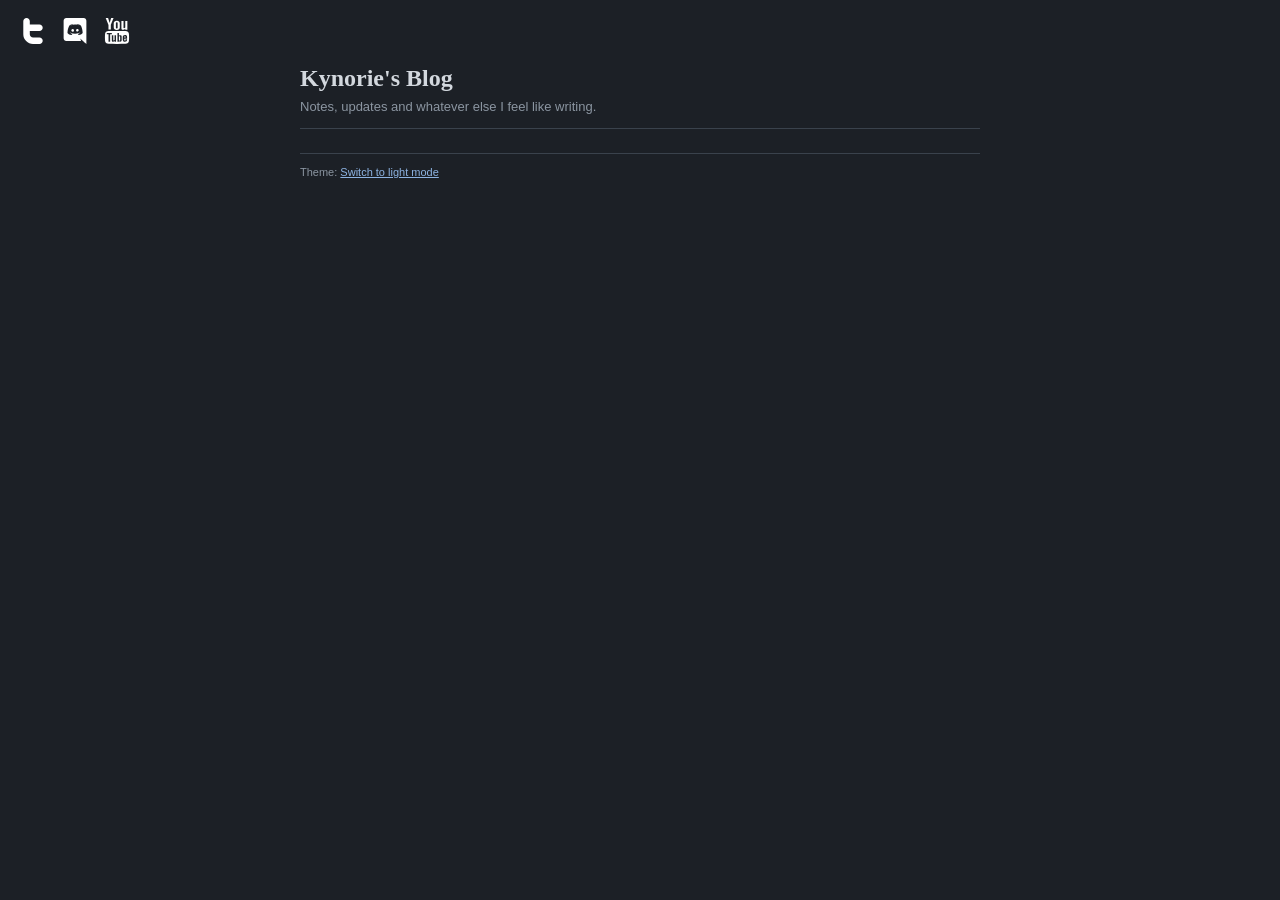
==== blogs/index.html @ 5dfeb14e "Create index.html for blog layout and functionality Initial creation of the blog index HTML file wit" ====
<!DOCTYPE html>
<html lang="en" data-theme="dark">
<head>
<meta charset="utf-8">
<meta name="viewport" content="width=device-width, initial-scale=1">
<title>Blogorie</title>
<meta name="description" content="Blog posts by Kynorie.">
<script>
  try {
    var t = localStorage.getItem("theme");
    if (t === "light" || t === "dark") document.documentElement.setAttribute("data-theme", t);
  } catch (e) {}
</script>
<style>
  :root, :root[data-theme="dark"] {
    --bg:        #1c2026;
    --panel:     #242930;
    --text:      #d3d8de;
    --muted:     #8b95a1;
    --border:    #3a424c;
    --link:      #8db3e2;
    --link-seen: #b39ddb;
    --icon:      #ffffff;
    --code-bg:   #15181d;
  }
  :root[data-theme="light"] {
    --bg:        #e9eef3;
    --panel:     #f7f9fb;
    --text:      #1e2329;
    --muted:     #5d6773;
    --border:    #a9b7c6;
    --link:      #1a4f9c;
    --link-seen: #5b3a8c;
    --icon:      #000000;
    --code-bg:   #dde5ec;
  }

  * { box-sizing: border-box; border-radius: 0; }

  html { background: var(--bg); }
  body {
    margin: 0;
    background: var(--bg);
    color: var(--text);
    font: 13px/1.6 Verdana, Tahoma, Arial, sans-serif;
  }

  a { color: var(--link); text-decoration: underline; }
  a:visited { color: var(--link-seen); }
  a:focus-visible, button:focus-visible { outline: 2px solid var(--link); outline-offset: 2px; }

  .topbar {
    display: flex;
    align-items: center;
    gap: 16px;
    padding: 18px 20px 0 20px;
  }
  .topbar a { display: block; line-height: 0; color: var(--icon); }
  .topbar a:visited { color: var(--icon); }
  .topbar svg { width: 26px; height: 26px; fill: currentColor; }
  .topbar svg.yt { stroke: currentColor; }

  .wrap { max-width: 720px; margin: 0 auto; padding: 8px 20px 40px; }

  header.site { border-bottom: 1px solid var(--border); padding: 12px 0 10px; margin-bottom: 18px; }
  header.site h1 { margin: 0; font: bold 24px/1.2 Georgia, "Times New Roman", serif; }
  header.site h1 a, header.site h1 a:visited { color: var(--text); text-decoration: none; }
  header.site p { margin: 4px 0 0; color: var(--muted); }

  nav.bar { margin-bottom: 18px; color: var(--muted); }
  nav.bar button {
    background: none; border: 0; padding: 0; margin: 0;
    font: inherit; color: var(--link); text-decoration: underline; cursor: pointer;
  }

  .post { background: var(--panel); border: 1px solid var(--border); padding: 12px 14px; margin-bottom: 12px; }
  .post h2 { margin: 0 0 2px; font: bold 17px/1.3 Georgia, "Times New Roman", serif; }
  .post h2 a { color: var(--link); }
  .meta { color: var(--muted); font-size: 11px; margin-bottom: 8px; }
  .meta .tag { margin-left: 6px; }
  .excerpt { margin: 0; }

  .single h2 { font: bold 22px/1.3 Georgia, "Times New Roman", serif; margin: 0 0 4px; }
  .single .content p { margin: 0 0 12px; }
  .single .content pre {
    background: var(--code-bg); border: 1px solid var(--border);
    padding: 8px 10px; overflow-x: auto; font: 12px/1.5 "Courier New", Courier, monospace;
  }
  .single .content code { font-family: "Courier New", Courier, monospace; background: var(--code-bg); padding: 0 3px; }
  .single .content img { max-width: 100%; height: auto; }
  .single .content ul, .single .content ol { margin: 0 0 12px; padding-left: 24px; }
  .single .content blockquote { margin: 0 0 12px; padding: 2px 12px; border-left: 3px solid var(--border); color: var(--muted); }

  .empty { color: var(--muted); padding: 12px 0; }

  footer.site { border-top: 1px solid var(--border); margin-top: 24px; padding-top: 10px; color: var(--muted); font-size: 11px; }
  footer.site button {
    background: none; border: 0; padding: 0; font: inherit;
    color: var(--link); text-decoration: underline; cursor: pointer;
  }
</style>
</head>
<body>

<div class="topbar">
  <a href="https://twitter.com/kynorie" target="_blank" rel="noopener" aria-label="Twitter">
    <svg viewBox="0 0 512 512" xmlns="http://www.w3.org/2000/svg" aria-hidden="true">
      <path d="M447.043,447.477c0,17.578-6.273,32.66-18.838,45.186c-12.549,12.563-27.619,18.838-45.197,18.838 H256.371c-52.745,0-97.831-18.726-135.27-56.164c-37.444-37.438-56.145-82.512-56.145-135.27V64.573 c0-18.089,6.231-33.284,18.701-45.61C96.126,6.675,111.353,0.5,129.335,0.5c17.447,0,32.448,6.288,44.899,18.85 c12.494,12.538,18.744,27.595,18.744,45.173v63.998h189.793c17.652,0,32.771,6.288,45.396,18.85 c12.602,12.525,18.875,27.596,18.875,45.173c0,17.553-6.273,32.623-18.838,45.186c-12.549,12.525-27.656,18.813-45.234,18.813 H192.979v63.462c0,17.641,6.137,32.61,18.463,44.974c12.319,12.326,27.278,18.489,44.874,18.489h126.655 c17.578,0,32.686,6.299,45.234,18.837C440.77,414.854,447.043,429.924,447.043,447.477"/>
    </svg>
  </a>

  <a href="https://discord.gg/JQNga3vrwn" target="_blank" rel="noopener" aria-label="Discord">
    <svg viewBox="-1.5 0 24 24" xmlns="http://www.w3.org/2000/svg" aria-hidden="true">
      <path d="m13.93 11.4c-.054.633-.582 1.127-1.224 1.127-.678 0-1.229-.55-1.229-1.229s.55-1.229 1.228-1.229c.683.029 1.225.59 1.225 1.277 0 .019 0 .037-.001.056v-.003zm-5.604-1.33c-.688.061-1.223.634-1.223 1.332s.535 1.271 1.218 1.332h.005c.683-.029 1.225-.59 1.225-1.277 0-.019 0-.037-.001-.056v.003c.001-.02.002-.043.002-.067 0-.685-.541-1.243-1.219-1.269h-.002zm12.674-7.598v21.528c-3.023-2.672-2.057-1.787-5.568-5.052l.636 2.22h-13.609c-1.359-.004-2.46-1.106-2.46-2.466 0-.002 0-.004 0-.006v-16.224c0-.002 0-.004 0-.006 0-1.36 1.101-2.462 2.459-2.466h16.081c1.359.004 2.46 1.106 2.46 2.466v.006zm-3.42 11.376c-.042-2.559-.676-4.96-1.77-7.086l.042.09c-.924-.731-2.088-1.195-3.358-1.259l-.014-.001-.168.192c1.15.312 2.15.837 3.002 1.535l-.014-.011c-1.399-.769-3.066-1.222-4.839-1.222-1.493 0-2.911.321-4.189.898l.064-.026c-.444.204-.708.35-.708.35.884-.722 1.942-1.266 3.1-1.56l.056-.012-.12-.144c-1.284.065-2.448.529-3.384 1.269l.012-.009c-1.052 2.036-1.686 4.437-1.728 6.982v.014c.799 1.111 2.088 1.826 3.543 1.826.041 0 .082-.001.123-.002h-.006s.444-.54.804-.996c-.866-.223-1.592-.727-2.093-1.406l-.007-.01c.176.124.468.284.49.3 1.209.672 2.652 1.067 4.188 1.067 1.191 0 2.326-.238 3.36-.668l-.058.021c.528-.202.982-.44 1.404-.723l-.025.016c-.526.703-1.277 1.212-2.144 1.423l-.026.005c.36.456.792.972.792.972.033.001.072.001.111.001 1.461 0 2.755-.714 3.552-1.813l.009-.013z"/>
    </svg>
  </a>

  <a href="https://youtube.com/@kynorie" target="_blank" rel="noopener" aria-label="YouTube">
    <svg class="yt" viewBox="0 0 512 512" xmlns="http://www.w3.org/2000/svg" aria-hidden="true">
      <path d="M34.354,0.5h45.959l29.604,91.096h2.863L141.013,0.5h46.353l-53.107,133.338v94.589H88.641V138.08 L34.354,0.5z M192.193,98.657c0-13.374,5.495-24.003,16.493-31.938c10.984-7.934,25.749-11.901,44.3-11.901 c16.893,0,30.728,4.192,41.506,12.55c10.805,8.358,16.193,19.112,16.193,32.287v89.2c0,14.771-5.301,26.373-15.868,34.782 c-10.579,8.408-25.151,12.625-43.684,12.625c-17.859,0-32.143-4.342-42.866-13.024c-10.709-8.683-16.074-20.36-16.074-35.057 V98.657z M234.205,191.424c0,4.766,1.44,8.409,4.354,11.029c2.907,2.595,7.055,3.867,12.451,3.867c5.532,0,9.93-1.297,13.18-3.942 c3.256-2.669,4.891-6.313,4.891-10.954V97.359c0-3.768-1.672-6.812-4.99-9.132c-3.318-2.321-7.679-3.494-13.081-3.494 c-4.972,0-9.027,1.173-12.133,3.494c-3.119,2.32-4.672,5.364-4.672,9.132V191.424z M459.992,57.588v172.711h-40.883v-19.063 c-7.547,7.037-15.381,12.375-23.541,16.069c-8.146,3.643-16.068,5.489-23.729,5.489c-9.455,0-16.592-2.57-21.383-7.71 c-4.791-5.141-7.186-12.85-7.186-23.13V57.588h40.895v132.39c0,4.117,0.861,7.061,2.57,8.907c1.723,1.822,4.492,2.745,8.322,2.745 c3.018,0,6.824-1.223,11.4-3.643c4.604-2.42,8.82-5.514,12.65-9.282V57.588H459.992z M421.68,363.262 c-2.008-2.221-5.203-3.368-9.594-3.368c-4.59,0-7.883,1.147-9.879,3.368c-1.996,2.245-2.994,5.963-2.994,11.153v10.754h25.473 v-10.754C424.686,369.225,423.688,365.507,421.68,363.262z M300.855,444.228c2.195,0.898,4.516,1.322,6.961,1.322 c3.543,0,6.113-0.849,7.785-2.595c1.67-1.722,2.494-4.591,2.494-8.533v-62.178c0-4.191-1.023-7.36-3.068-9.531 c-2.059-2.171-5.064-3.244-8.957-3.244c-2.059,0-4.092,0.399-6.102,1.198c-2.008,0.823-3.991,2.096-5.95,3.792v75.402 C296.364,441.907,298.646,443.354,300.855,444.228z M490.496,312.587c0-29.941-30.754-54.219-68.654-54.219 c-54.068-1.822-109.396-2.62-165.842-2.521c-56.427-0.1-111.756,0.698-165.843,2.521c-37.881,0-68.633,24.277-68.633,54.219 c-2.277,23.678-3.263,47.381-3.175,71.085c-0.087,23.703,0.898,47.406,3.175,71.11c0,29.916,30.752,54.192,68.633,54.192 c54.087,1.797,109.416,2.596,165.843,2.521c56.446,0.075,111.774-0.724,165.842-2.521c37.9,0,68.654-24.276,68.654-54.192 c2.27-23.704,3.254-47.407,3.154-71.11C493.75,359.968,492.766,336.265,490.496,312.587z M121.251,463.465v1.797H88.778v-1.797 V321.644H55.182v-1.771v-22.605v-1.771h99.672v1.771v22.605v1.771h-33.603V463.465z M236.768,341.33v122.135v1.797h-28.831v-1.797 v-11.901c-5.327,5.064-10.848,8.882-16.592,11.527c-5.757,2.619-11.334,3.942-16.748,3.942c-6.662,0-11.684-1.847-15.065-5.515 c-3.387-3.692-5.078-9.231-5.078-16.617v-1.797V341.33v-1.772h28.844v1.772v93.216c0,2.92,0.599,5.065,1.802,6.363 c1.217,1.322,3.175,1.971,5.876,1.971c2.127,0,4.803-0.873,8.047-2.595c3.231-1.747,6.2-3.967,8.914-6.662V341.33v-1.772h28.831 V341.33z M347.775,370.847v66.943v1.797c0,8.808-2.258,15.544-6.773,20.235c-4.518,4.641-11.055,6.986-19.588,6.986 c-5.639,0-10.652-0.898-15.07-2.695c-4.428-1.821-8.532-4.616-12.325-8.384v7.735v1.797h-29.105v-1.797V297.267v-1.771h29.105 v1.771v52.297c3.893-3.793,8.009-6.662,12.376-8.608c4.379-1.971,8.809-2.969,13.273-2.969c9.107,0,16.094,2.645,20.896,7.935 c4.803,5.289,7.211,12.999,7.211,23.13V370.847z M454.365,374.64v29.767v1.797h-55.152v21.581c0,6.513,0.947,11.029,2.844,13.549 c1.908,2.521,5.152,3.793,9.742,3.793c4.779,0,8.135-1.073,10.043-3.219c1.896-2.121,2.844-6.837,2.844-14.123v-6.811v-1.796h29.68 v1.796v7.51v1.796c0,12.7-3.605,22.257-10.84,28.694c-7.225,6.438-18.016,9.631-32.375,9.631c-12.912,0-23.066-3.418-30.49-10.229 c-7.41-6.812-11.127-16.193-11.127-28.096v-1.796V374.64v-1.771c0-10.754,4.078-19.512,12.213-26.299 c8.146-6.762,18.689-10.155,31.588-10.155c13.199,0,23.328,3.144,30.416,9.406c7.061,6.264,10.615,15.296,10.615,27.048V374.64z"/>
    </svg>
  </a>
</div>

<div class="wrap">
  <header class="site">
    <h1><a href="#" id="home-link">Kynorie's Blog</a></h1>
    <p>Notes, updates and whatever else I feel like writing.</p>
  </header>

  <nav class="bar" id="bar"></nav>

  <main id="app"></main>

  <footer class="site">
    Theme: <button type="button" id="theme-toggle"></button>
  </footer>
</div>

<noscript><div class="wrap"><p>This page needs JavaScript to load the posts.</p></div></noscript>

<script src="/blogs/posts.js"></script>
<script>
(function () {
  var app = document.getElementById("app");
  var bar = document.getElementById("bar");
  var root = document.documentElement;
  var toggle = document.getElementById("theme-toggle");

  function paintToggle() {
    toggle.textContent = root.getAttribute("data-theme") === "dark"
      ? "Switch to light mode" : "Switch to dark mode";
  }
  toggle.addEventListener("click", function () {
    var next = root.getAttribute("data-theme") === "dark" ? "light" : "dark";
    root.setAttribute("data-theme", next);
    try { localStorage.setItem("theme", next); } catch (e) {}
    paintToggle();
  });
  paintToggle();

  function el(tag, cls, text) {
    var n = document.createElement(tag);
    if (cls) n.className = cls;
    if (text != null) n.textContent = text;
    return n;
  }

  function sorted() {
    return POSTS.slice().sort(function (a, b) { return b.id - a.id; });
  }

  function fmtDate(iso) {
    var p = String(iso).split("-");
    var months = ["January","February","March","April","May","June","July",
                  "August","September","October","November","December"];
    if (p.length !== 3 || !months[+p[1] - 1]) return iso;
    return months[+p[1] - 1] + " " + (+p[2]) + ", " + p[0];
  }

  function excerpt(html) {
    var tmp = document.createElement("div");
    tmp.innerHTML = html;
    var t = (tmp.textContent || "").replace(/\s+/g, " ").trim();
    return t.length > 160 ? t.slice(0, 160).replace(/\s+\S*$/, "") + "..." : t;
  }

  function tagLinks(tags) {
    var wrap = el("span");
    (tags || []).forEach(function (tag) {
      var a = el("a", "tag", "#" + tag);
      a.href = "#tag=" + encodeURIComponent(tag);
      wrap.appendChild(a);
    });
    return wrap;
  }

  function setBar(label, href) {
    bar.textContent = "";
    if (!label) return;
    var a = el("a", null, label);
    a.href = href;
    bar.appendChild(a);
  }

  function renderList(filterTag) {
    var posts = sorted();
    if (filterTag) {
      posts = posts.filter(function (p) { return (p.tags || []).indexOf(filterTag) !== -1; });
    }

    app.textContent = "";
    document.title = filterTag ? "#" + filterTag + " - Kynorie's Blog" : "Blogs - Kynorie";

    if (filterTag) {
      setBar("\u00ab All posts", "#");
      app.appendChild(el("p", "meta", 'Showing posts tagged "' + filterTag + '"'));
    } else {
      setBar("");
    }

    if (!posts.length) {
      app.appendChild(el("p", "empty", "No posts here yet."));
      return;
    }

    posts.forEach(function (p) {
      var box = el("article", "post");
      var h = el("h2");
      var a = el("a", null, p.title);
      a.href = "#" + p.id;
      h.appendChild(a);
      box.appendChild(h);

      var meta = el("div", "meta", "Posted " + fmtDate(p.date));
      meta.appendChild(tagLinks(p.tags));
      box.appendChild(meta);

      box.appendChild(el("p", "excerpt", excerpt(p.body)));
      app.appendChild(box);
    });
  }

  function renderPost(id) {
    var post = POSTS.filter(function (p) { return p.id === id; })[0];
    app.textContent = "";

    if (!post) {
      document.title = "Not found - Kynorie's Blog";
      setBar("\u00ab All posts", "#");
      app.appendChild(el("p", "empty", "That post does not exist. It may have been removed or the link is wrong."));
      return;
    }

    document.title = post.title + " - Kynorie's Blog";
    setBar("\u00ab All posts", "#");

    var box = el("article", "single");
    box.appendChild(el("h2", null, post.title));

    var meta = el("div", "meta", "Posted " + fmtDate(post.date));
    meta.appendChild(tagLinks(post.tags));
    box.appendChild(meta);

    var content = el("div", "content");
    content.innerHTML = post.body;
    box.appendChild(content);

    var list = sorted();
    var i = list.indexOf(post);
    var nav = el("div", "meta");
    nav.style.marginTop = "18px";
    if (list[i + 1]) {
      var older = el("a", null, "\u00ab Older: " + list[i + 1].title);
      older.href = "#" + list[i + 1].id;
      nav.appendChild(older);
    }
    if (list[i + 1] && list[i - 1]) nav.appendChild(document.createTextNode("  |  "));
    if (list[i - 1]) {
      var newer = el("a", null, "Newer: " + list[i - 1].title + " \u00bb");
      newer.href = "#" + list[i - 1].id;
      nav.appendChild(newer);
    }
    box.appendChild(nav);

    app.appendChild(box);
  }

  function route() {
    var h = decodeURIComponent(location.hash.replace(/^#/, ""));
    if (h.indexOf("tag=") === 0) renderList(h.slice(4));
    else if (/^\d+$/.test(h)) renderPost(parseInt(h, 10));
    else renderList();
    window.scrollTo(0, 0);
  }

  window.addEventListener("hashchange", route);
  route();
})();
</script>
</body>
</html>
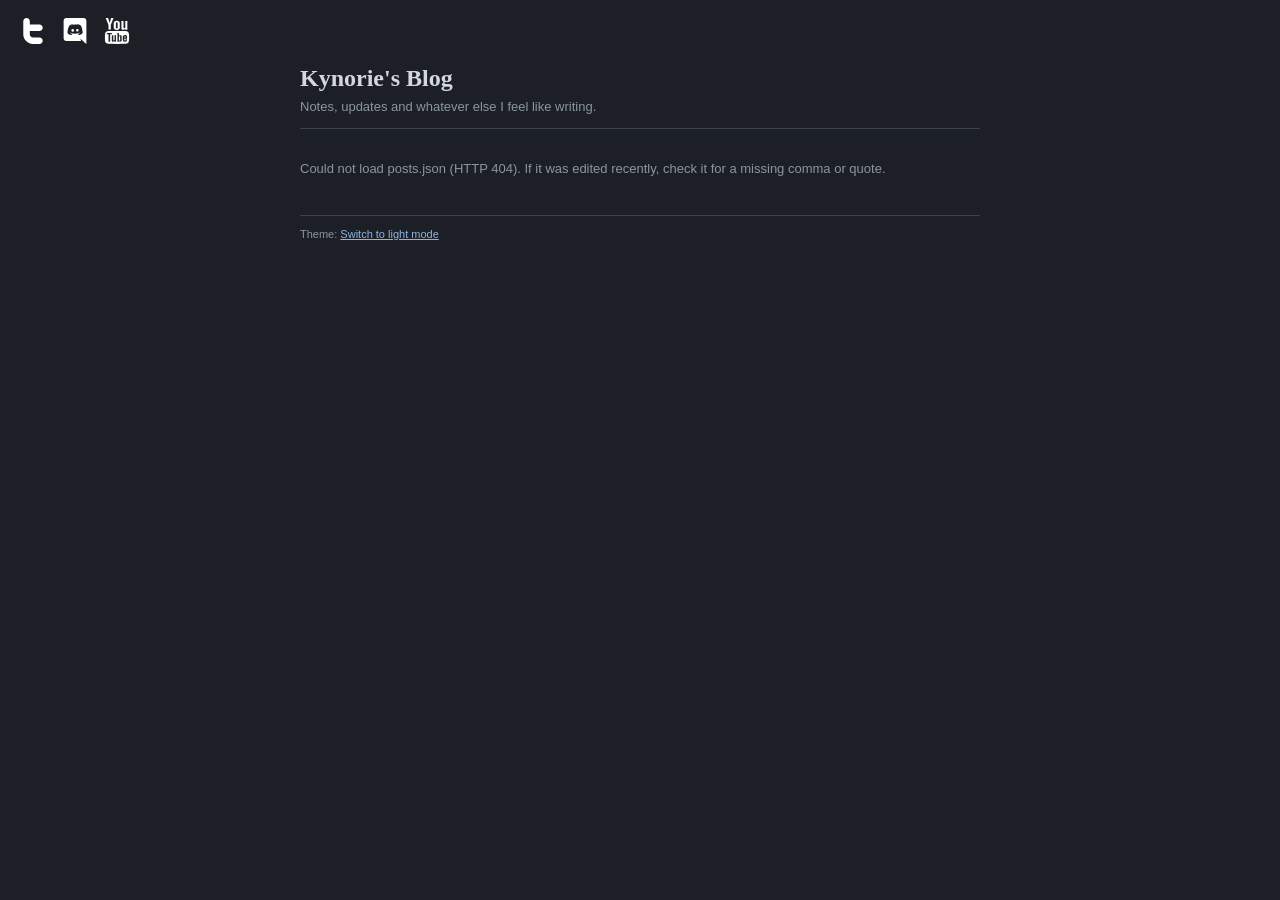
==== commit 6a8a0b9c: "Update index.html" ====
--- a/blogs/index.html
+++ b/blogs/index.html
@@ -3,7 +3,7 @@
 <head>
 <meta charset="utf-8">
 <meta name="viewport" content="width=device-width, initial-scale=1">
-<title>Blogorie</title>
+<title>Blogs - Kynorie</title>
 <meta name="description" content="Blog posts by Kynorie.">
 <script>
   try {
@@ -139,13 +139,13 @@
 
 <noscript><div class="wrap"><p>This page needs JavaScript to load the posts.</p></div></noscript>
 
-<script src="/blogs/posts.js"></script>
 <script>
 (function () {
   var app = document.getElementById("app");
   var bar = document.getElementById("bar");
   var root = document.documentElement;
   var toggle = document.getElementById("theme-toggle");
+  var POSTS = [];
 
   function paintToggle() {
     toggle.textContent = root.getAttribute("data-theme") === "dark"
@@ -164,6 +164,16 @@
     if (cls) n.className = cls;
     if (text != null) n.textContent = text;
     return n;
+  }
+
+  function bodyHtml(b) {
+    if (Array.isArray(b)) {
+      return b.map(function (s) {
+        s = String(s);
+        return /^\s*</.test(s) ? s : "<p>" + s + "</p>";
+      }).join("\n");
+    }
+    return String(b || "");
   }
 
   function sorted() {
@@ -295,7 +305,25 @@
   }
 
   window.addEventListener("hashchange", route);
-  route();
+
+  fetch("/blogs/posts.json", { cache: "no-cache" })
+    .then(function (r) {
+      if (!r.ok) throw new Error("HTTP " + r.status);
+      return r.json();
+    })
+    .then(function (data) {
+      POSTS = data.map(function (p) {
+        p.id = Number(p.id);
+        p.body = bodyHtml(p.body);
+        return p;
+      });
+      route();
+    })
+    .catch(function (err) {
+      app.textContent = "";
+      app.appendChild(el("p", "empty",
+        "Could not load posts.json (" + err.message + "). If it was edited recently, check it for a missing comma or quote."));
+    });
 })();
 </script>
 </body>
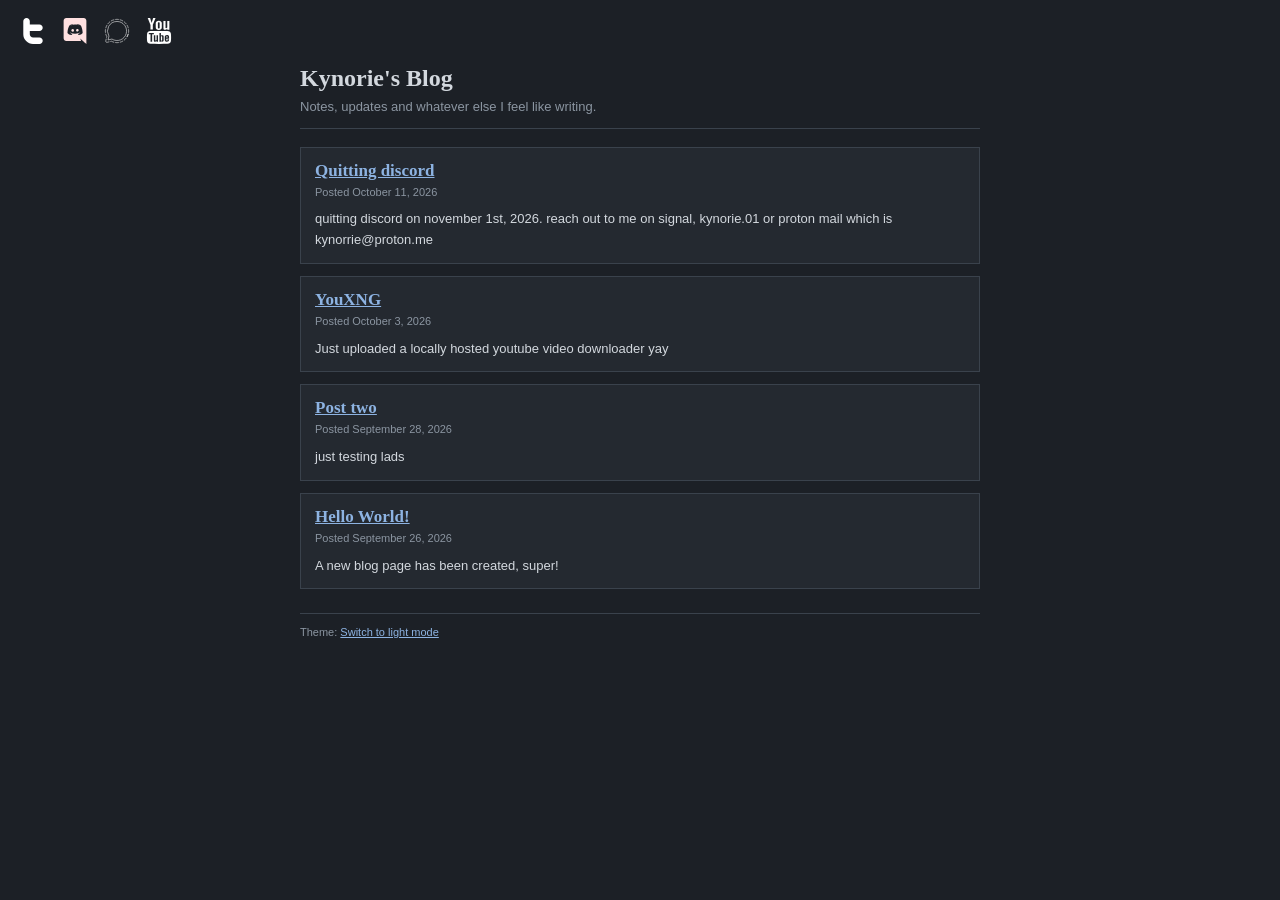
==== commit 889ad375: "Implement Discord quit status and Signal copy feature Added Discord quit status tooltip and Signal c" ====
--- a/blogs/index.html
+++ b/blogs/index.html
@@ -21,8 +21,7 @@
     --link:      #8db3e2;
     --link-seen: #b39ddb;
     --icon:      #ffffff;
-    --code-bg:   #15181d;
-  }
+    }
   :root[data-theme="light"] {
     --bg:        #e9eef3;
     --panel:     #f7f9fb;
@@ -32,8 +31,7 @@
     --link:      #1a4f9c;
     --link-seen: #5b3a8c;
     --icon:      #000000;
-    --code-bg:   #dde5ec;
-  }
+    }
 
   * { box-sizing: border-box; border-radius: 0; }
 
@@ -60,6 +58,45 @@
   .topbar svg { width: 26px; height: 26px; fill: currentColor; }
   .topbar svg.yt { stroke: currentColor; }
 
+  /* Discord: faint red tint + quit tooltip */
+  .topbar .tip { position: relative; display: block; line-height: 0; }
+  .topbar a.discord svg { fill: var(--icon); }
+  .topbar a.discord svg { fill: color-mix(in srgb, var(--icon) 88%, #ff0000 12%); }
+  .tip .tipbox {
+    display: none;
+    position: absolute; top: 100%; left: 0; margin-top: 8px;
+    background: var(--panel); border: 1px solid var(--border);
+    padding: 8px 10px; white-space: nowrap;
+    font: 12px/1.5 Verdana, Tahoma, Arial, sans-serif; color: var(--text);
+    z-index: 10;
+  }
+  .tip:hover .tipbox, .tip:focus-within .tipbox { display: block; }
+  .tipbox .quit { display: block; font-weight: bold; color: #3fa34d; }
+  .tipbox .quit.yes { color: #d64545; }
+
+  /* Signal button */
+  .topbar button.signal {
+    background: none; border: 0; padding: 0; margin: 0; cursor: pointer;
+    line-height: 0; color: var(--icon);
+  }
+  .topbar button.signal svg { width: 26px; height: 26px; fill: none; }
+  .topbar button.signal svg .cls-1 { stroke: currentColor; }
+
+  /* Copy popup (intentionally rounded) */
+  #toast {
+    position: fixed; top: 50%; left: 50%;
+    transform: translate(-50%, -50%);
+    background: var(--panel); color: var(--text);
+    border: 1px solid var(--border);
+    padding: 14px 22px;
+    font: 13px/1.4 Verdana, Tahoma, Arial, sans-serif;
+    opacity: 0; pointer-events: none;
+    transition: opacity 0.4s ease;
+    z-index: 100;
+  }
+  #toast.show { opacity: 1; }
+  #toast, #toast.show { border-radius: 14px; }
+
   .wrap { max-width: 720px; margin: 0 auto; padding: 8px 20px 40px; }
 
   header.site { border-bottom: 1px solid var(--border); padding: 12px 0 10px; margin-bottom: 18px; }
@@ -77,19 +114,10 @@
   .post h2 { margin: 0 0 2px; font: bold 17px/1.3 Georgia, "Times New Roman", serif; }
   .post h2 a { color: var(--link); }
   .meta { color: var(--muted); font-size: 11px; margin-bottom: 8px; }
-  .meta .tag { margin-left: 6px; }
   .excerpt { margin: 0; }
 
   .single h2 { font: bold 22px/1.3 Georgia, "Times New Roman", serif; margin: 0 0 4px; }
   .single .content p { margin: 0 0 12px; }
-  .single .content pre {
-    background: var(--code-bg); border: 1px solid var(--border);
-    padding: 8px 10px; overflow-x: auto; font: 12px/1.5 "Courier New", Courier, monospace;
-  }
-  .single .content code { font-family: "Courier New", Courier, monospace; background: var(--code-bg); padding: 0 3px; }
-  .single .content img { max-width: 100%; height: auto; }
-  .single .content ul, .single .content ol { margin: 0 0 12px; padding-left: 24px; }
-  .single .content blockquote { margin: 0 0 12px; padding: 2px 12px; border-left: 3px solid var(--border); color: var(--muted); }
 
   .empty { color: var(--muted); padding: 12px 0; }
 
@@ -109,15 +137,32 @@
     </svg>
   </a>
 
-  <a href="https://discord.gg/JQNga3vrwn" target="_blank" rel="noopener" aria-label="Discord">
-    <svg viewBox="-1.5 0 24 24" xmlns="http://www.w3.org/2000/svg" aria-hidden="true">
-      <path d="m13.93 11.4c-.054.633-.582 1.127-1.224 1.127-.678 0-1.229-.55-1.229-1.229s.55-1.229 1.228-1.229c.683.029 1.225.59 1.225 1.277 0 .019 0 .037-.001.056v-.003zm-5.604-1.33c-.688.061-1.223.634-1.223 1.332s.535 1.271 1.218 1.332h.005c.683-.029 1.225-.59 1.225-1.277 0-.019 0-.037-.001-.056v.003c.001-.02.002-.043.002-.067 0-.685-.541-1.243-1.219-1.269h-.002zm12.674-7.598v21.528c-3.023-2.672-2.057-1.787-5.568-5.052l.636 2.22h-13.609c-1.359-.004-2.46-1.106-2.46-2.466 0-.002 0-.004 0-.006v-16.224c0-.002 0-.004 0-.006 0-1.36 1.101-2.462 2.459-2.466h16.081c1.359.004 2.46 1.106 2.46 2.466v.006zm-3.42 11.376c-.042-2.559-.676-4.96-1.77-7.086l.042.09c-.924-.731-2.088-1.195-3.358-1.259l-.014-.001-.168.192c1.15.312 2.15.837 3.002 1.535l-.014-.011c-1.399-.769-3.066-1.222-4.839-1.222-1.493 0-2.911.321-4.189.898l.064-.026c-.444.204-.708.35-.708.35.884-.722 1.942-1.266 3.1-1.56l.056-.012-.12-.144c-1.284.065-2.448.529-3.384 1.269l.012-.009c-1.052 2.036-1.686 4.437-1.728 6.982v.014c.799 1.111 2.088 1.826 3.543 1.826.041 0 .082-.001.123-.002h-.006s.444-.54.804-.996c-.866-.223-1.592-.727-2.093-1.406l-.007-.01c.176.124.468.284.49.3 1.209.672 2.652 1.067 4.188 1.067 1.191 0 2.326-.238 3.36-.668l-.058.021c.528-.202.982-.44 1.404-.723l-.025.016c-.526.703-1.277 1.212-2.144 1.423l-.026.005c.36.456.792.972.792.972.033.001.072.001.111.001 1.461 0 2.755-.714 3.552-1.813l.009-.013z"/>
+  <span class="tip">
+    <a class="discord" href="https://discord.gg/JQNga3vrwn" target="_blank" rel="noopener" aria-label="Discord">
+      <svg viewBox="-1.5 0 24 24" xmlns="http://www.w3.org/2000/svg" aria-hidden="true">
+        <path d="m13.93 11.4c-.054.633-.582 1.127-1.224 1.127-.678 0-1.229-.55-1.229-1.229s.55-1.229 1.228-1.229c.683.029 1.225.59 1.225 1.277 0 .019 0 .037-.001.056v-.003zm-5.604-1.33c-.688.061-1.223.634-1.223 1.332s.535 1.271 1.218 1.332h.005c.683-.029 1.225-.59 1.225-1.277 0-.019 0-.037-.001-.056v.003c.001-.02.002-.043.002-.067 0-.685-.541-1.243-1.219-1.269h-.002zm12.674-7.598v21.528c-3.023-2.672-2.057-1.787-5.568-5.052l.636 2.22h-13.609c-1.359-.004-2.46-1.106-2.46-2.466 0-.002 0-.004 0-.006v-16.224c0-.002 0-.004 0-.006 0-1.36 1.101-2.462 2.459-2.466h16.081c1.359.004 2.46 1.106 2.46 2.466v.006zm-3.42 11.376c-.042-2.559-.676-4.96-1.77-7.086l.042.09c-.924-.731-2.088-1.195-3.358-1.259l-.014-.001-.168.192c1.15.312 2.15.837 3.002 1.535l-.014-.011c-1.399-.769-3.066-1.222-4.839-1.222-1.493 0-2.911.321-4.189.898l.064-.026c-.444.204-.708.35-.708.35.884-.722 1.942-1.266 3.1-1.56l.056-.012-.12-.144c-1.284.065-2.448.529-3.384 1.269l.012-.009c-1.052 2.036-1.686 4.437-1.728 6.982v.014c.799 1.111 2.088 1.826 3.543 1.826.041 0 .082-.001.123-.002h-.006s.444-.54.804-.996c-.866-.223-1.592-.727-2.093-1.406l-.007-.01c.176.124.468.284.49.3 1.209.672 2.652 1.067 4.188 1.067 1.191 0 2.326-.238 3.36-.668l-.058.021c.528-.202.982-.44 1.404-.723l-.025.016c-.526.703-1.277 1.212-2.144 1.423l-.026.005c.36.456.792.972.792.972.033.001.072.001.111.001 1.461 0 2.755-.714 3.552-1.813l.009-.013z"/>
+      </svg>
+    </a>
+    <span class="tipbox" role="tooltip">
+      Quitting Discord on November 1st, 2026.
+      <span class="quit" id="quit-status">Quit: No</span>
+    </span>
+  </span>
+
+  <button type="button" class="signal" id="signal-btn" aria-label="Copy Signal username">
+    <svg viewBox="0 0 48 48" xmlns="http://www.w3.org/2000/svg" aria-hidden="true">
+      <defs><style>.cls-1{fill:none;stroke:#000000;stroke-linejoin:round;}</style></defs>
+      <path class="cls-1" d="M27.32,45.25A23.08,23.08,0,0,1,24,45.5a22.26,22.26,0,0,1-3.26-.25m14.44-2.88a21,21,0,0,1-6.08,2.51M41.36,36.7a21.63,21.63,0,0,1-4.66,4.65m5.65-6.16,2.54-6.08a21.25,21.25,0,0,1-2.52,6.07m2.88-14.42A23.33,23.33,0,0,1,45.5,24a22.43,22.43,0,0,1-.25,3.28m-42.46,0A22.46,22.46,0,0,1,2.5,24a22.43,22.43,0,0,1,.25-3.28m39.63-7.89a21.7,21.7,0,0,1,2.51,6.08m-41.69,0a21.19,21.19,0,0,1,2.52-6.06h0m31-6.2a21.19,21.19,0,0,1,4.66,4.65m-34.71,0A21.63,21.63,0,0,1,11.3,6.64M29.09,3.1a21.57,21.57,0,0,1,6.07,2.53h0m-22.33,0a21.07,21.07,0,0,1,6.09-2.51m1.84-.37A21.88,21.88,0,0,1,24,2.5a22.29,22.29,0,0,1,3.27.25"></path>
+      <path class="cls-1" d="M18.87,44.87a20.92,20.92,0,0,1-5-1.95l-2.24.51"></path>
+      <path class="cls-1" d="M4.61,36.38l.51-2.2a21.7,21.7,0,0,1-2-5"></path>
+      <path class="cls-1" d="M10,43.85l-4.08,1a2.19,2.19,0,0,1-2.66-1.56,2.27,2.27,0,0,1,0-1.1l1-4.08"></path>
+      <path class="cls-1" d="M24,6.41a17.59,17.59,0,0,0-14.83,27l-1.65,7.1,7.16-1.64A17.59,17.59,0,1,0,24,6.41Z"></path>
     </svg>
-  </a>
+  </button>
 
   <a href="https://youtube.com/@kynorie" target="_blank" rel="noopener" aria-label="YouTube">
     <svg class="yt" viewBox="0 0 512 512" xmlns="http://www.w3.org/2000/svg" aria-hidden="true">
-      <path d="M34.354,0.5h45.959l29.604,91.096h2.863L141.013,0.5h46.353l-53.107,133.338v94.589H88.641V138.08 L34.354,0.5z M192.193,98.657c0-13.374,5.495-24.003,16.493-31.938c10.984-7.934,25.749-11.901,44.3-11.901 c16.893,0,30.728,4.192,41.506,12.55c10.805,8.358,16.193,19.112,16.193,32.287v89.2c0,14.771-5.301,26.373-15.868,34.782 c-10.579,8.408-25.151,12.625-43.684,12.625c-17.859,0-32.143-4.342-42.866-13.024c-10.709-8.683-16.074-20.36-16.074-35.057 V98.657z M234.205,191.424c0,4.766,1.44,8.409,4.354,11.029c2.907,2.595,7.055,3.867,12.451,3.867c5.532,0,9.93-1.297,13.18-3.942 c3.256-2.669,4.891-6.313,4.891-10.954V97.359c0-3.768-1.672-6.812-4.99-9.132c-3.318-2.321-7.679-3.494-13.081-3.494 c-4.972,0-9.027,1.173-12.133,3.494c-3.119,2.32-4.672,5.364-4.672,9.132V191.424z M459.992,57.588v172.711h-40.883v-19.063 c-7.547,7.037-15.381,12.375-23.541,16.069c-8.146,3.643-16.068,5.489-23.729,5.489c-9.455,0-16.592-2.57-21.383-7.71 c-4.791-5.141-7.186-12.85-7.186-23.13V57.588h40.895v132.39c0,4.117,0.861,7.061,2.57,8.907c1.723,1.822,4.492,2.745,8.322,2.745 c3.018,0,6.824-1.223,11.4-3.643c4.604-2.42,8.82-5.514,12.65-9.282V57.588H459.992z M421.68,363.262 c-2.008-2.221-5.203-3.368-9.594-3.368c-4.59,0-7.883,1.147-9.879,3.368c-1.996,2.245-2.994,5.963-2.994,11.153v10.754h25.473 v-10.754C424.686,369.225,423.688,365.507,421.68,363.262z M300.855,444.228c2.195,0.898,4.516,1.322,6.961,1.322 c3.543,0,6.113-0.849,7.785-2.595c1.67-1.722,2.494-4.591,2.494-8.533v-62.178c0-4.191-1.023-7.36-3.068-9.531 c-2.059-2.171-5.064-3.244-8.957-3.244c-2.059,0-4.092,0.399-6.102,1.198c-2.008,0.823-3.991,2.096-5.95,3.792v75.402 C296.364,441.907,298.646,443.354,300.855,444.228z M490.496,312.587c0-29.941-30.754-54.219-68.654-54.219 c-54.068-1.822-109.396-2.62-165.842-2.521c-56.427-0.1-111.756,0.698-165.843,2.521c-37.881,0-68.633,24.277-68.633,54.219 c-2.277,23.678-3.263,47.381-3.175,71.085c-0.087,23.703,0.898,47.406,3.175,71.11c0,29.916,30.752,54.192,68.633,54.192 c54.087,1.797,109.416,2.596,165.843,2.521c56.446,0.075,111.774-0.724,165.842-2.521c37.9,0,68.654-24.276,68.654-54.192 c2.27-23.704,3.254-47.407,3.154-71.11C493.75,359.968,492.766,336.265,490.496,312.587z M121.251,463.465v1.797H88.778v-1.797 V321.644H55.182v-1.771v-22.605v-1.771h99.672v1.771v22.605v1.771h-33.603V463.465z M236.768,341.33v122.135v1.797h-28.831v-1.797 v-11.901c-5.327,5.064-10.848,8.882-16.592,11.527c-5.757,2.619-11.334,3.942-16.748,3.942c-6.662,0-11.684-1.847-15.065-5.515 c-3.387-3.692-5.078-9.231-5.078-16.617v-1.797V341.33v-1.772h28.844v1.772v93.216c0,2.92,0.599,5.065,1.802,6.363 c1.217,1.322,3.175,1.971,5.876,1.971c2.127,0,4.803-0.873,8.047-2.595c3.231-1.747,6.2-3.967,8.914-6.662V341.33v-1.772h28.831 V341.33z M347.775,370.847v66.943v1.797c0,8.808-2.258,15.544-6.773,20.235c-4.518,4.641-11.055,6.986-19.588,6.986 c-5.639,0-10.652-0.898-15.07-2.695c-4.428-1.821-8.532-4.616-12.325-8.384v7.735v1.797h-29.105v-1.797V297.267v-1.771h29.105 v1.771v52.297c3.893-3.793,8.009-6.662,12.376-8.608c4.379-1.971,8.809-2.969,13.273-2.969c9.107,0,16.094,2.645,20.896,7.935 c4.803,5.289,7.211,12.999,7.211,23.13V370.847z M454.365,374.64v29.767v1.797h-55.152v21.581c0,6.513,0.947,11.029,2.844,13.549 c1.908,2.521,5.152,3.793,9.742,3.793c4.779,0,8.135-1.073,10.043-3.219c1.896-2.121,2.844-6.837,2.844-14.123v-6.811v-1.796h29.68 v1.796v7.51v1.796c0,12.7-3.605,22.257-10.84,28.694c-7.225,6.438-18.016,9.631-32.375,9.631c-12.912,0-23.066-3.418-30.49-10.229 c-7.41-6.812-11.127-16.193-11.127-28.096v-1.796V374.64v-1.771c0-10.754,4.078-19.512,12.213-26.299 c8.146-6.762,18.689-10.155,31.588-10.155c13.199,0,23.328,3.144,30.416,9.406c7.061,6.264,10.615,15.296,10.615,27.048V374.64z"/>
+      <path d="M34.354,0.5h45.959l29.604,91.096h2.863L141.013,0.5h46.353l-53.107,133.338v94.589H88.641V138.08 L34.354,0.5z M192.193,98.657c0-13.374,5.495-24.003,16.493-31.938c10.984-7.934,25.749-11.901,44.3-11.901 c16.893,0,30.728,4.192,41.506,12.55c10.805,8.358,16.193,19.112,16.193,32.287v89.2c0,14.771-5.301,26.373-15.868,34.782 c-10.579,8.408-25.151,12.625-43.684,12.625c-17.859,0-32.143-4.342-42.866-13.024c-10.709-8.683-16.074-20.36-16.074-35.057 V98.657z M234.205,191.424c0,4.766,1.44,8.409,4.354,11.029c2.907,2.595,7.055,3.867,12.451,3.867c5.532,0,9.93-1.297,13.18-3.942 c3.256-2.669,4.891-6.313,4.891-10.954V97.359c0-3.768-1.672-6.812-4.99-9.132c-3.318-2.321-7.679-3.494-13.081-3.494 c-4.972,0-9.027,1.173-12.133,3.494c-3.119,2.32-4.672,5.364-4.672,9.132V191.424z M459.992,57.588v172.711h-40.883v-19.063 c-7.547,7.037-15.381,12.375-23.541,16.069c-8.146,3.643-16.068,5.489-23.729,5.489c-9.455,0-16.592-2.57-21.383-7.71 c-4.791-5.141-7.186-12.85-7.186-23.13V57.588h40.895v132.39c0,4.117,0.861,7.061,2.57,8.907c1.723,1.822,4.492,2.745,8.322,2.745 c3.018,0,6.824-1.223,11.4-3.643c4.604-2.42,8.82-5.514,12.65-9.282V57.588H459.992z M421.68,363.262 c-2.008-2.221-5.203-3.368-9.594-3.368c-4.59,0-7.883,1.147-9.879,3.368c-1.996,2.245-2.994,5.963-2.994,11.153v10.754h25.473 v-10.754C424.686,369.225,423.688,365.507,421.68,363.262z M300.855,444.228c2.195,0.898,4.516,1.322,6.961,1.322 c3.543,0,6.113-0.849,7.785-2.595c1.67-1.722,2.494-4.591,2.494-8.533v-62.178c0-4.191-1.023-7.36-3.068-9.531 c-2.059-2.171-5.064-3.244-8.957-3.244c-2.059,0-4.092,0.399-6.102,1.198c-2.008,0.823-3.991,2.096-5.95,3.792v75.402 C296.364,441.907,298.646,443.354,300.855,444.228z M490.496,312.587c0-29.941-30.754-54.219-68.654-54.219 c-54.068-1.822-109.396-2.62-165.842-2.521c-56.427-0.1-111.756,0.698-165.843,2.521c-37.881,0-68.633,24.277-68.633,54.219 c-2.277,23.678-3.263,47.381-3.175,71.085c-0.087,23.703,0.898,47.406,3.175,71.11c0,29.916,30.752,54.192,68.633,54.192 c54.087,1.797,109.416,2.596,165.843,2.521c56.446,0.075,111.774-0.724,165.842-2.521c37.9,0,68.654-24.276,68.654-54.192 c2.27-23.704,3.254-47.407,3.154-71.11C493.75,359.968,492.766,336.265,490.496,312.587z M121.251,463.465v1.797H88.778v-1.797 V321.644H55.182v-1.771v-22.605v-1.771h99.672v1.771v22.605v1.771h-33.603V463.465z M236.768,341.33v122.135v1.797h-28.831 v-1.797v-11.901c-5.327,5.064-10.848,8.882-16.592,11.527c-5.757,2.619-11.334,3.942-16.748,3.942c-6.662,0-11.684-1.847-15.065-5.515 c-3.387-3.692-5.078-9.231-5.078-16.617v-1.797V341.33v-1.772h28.844v1.772v93.216c0,2.92,0.599,5.065,1.802,6.363 c1.217,1.322,3.175,1.971,5.876,1.971c2.127,0,4.803-0.873,8.047-2.595c3.231-1.747,6.2-3.967,8.914-6.662V341.33v-1.772h28.831 V341.33z M347.775,370.847v66.943v1.797c0,8.808-2.258,15.544-6.773,20.235c-4.518,4.641-11.055,6.986-19.588,6.986 c-5.639,0-10.652-0.898-15.07-2.695c-4.428-1.821-8.532-4.616-12.325-8.384v7.735v1.797h-29.105v-1.797V297.267v-1.771h29.105 v1.771v52.297c3.893-3.793,8.009-6.662,12.376-8.608c4.379-1.971,8.809-2.969,13.273-2.969c9.107,0,16.094,2.645,20.896,7.935 c4.803,5.289,7.211,12.999,7.211,23.13V370.847z M454.365,374.64v29.767v1.797h-55.152v21.581c0,6.513,0.947,11.029,2.844,13.549 c1.908,2.521,5.152,3.793,9.742,3.793c4.779,0,8.135-1.073,10.043-3.219c1.896-2.121,2.844-6.837,2.844-14.123v-6.811v-1.796h29.68 v1.796v7.51v1.796c0,12.7-3.605,22.257-10.84,28.694c-7.225,6.438-18.016,9.631-32.375,9.631c-12.912,0-23.066-3.418-30.49-10.229 c-7.41-6.812-11.127-16.193-11.127-28.096v-1.796V374.64v-1.771c0-10.754,4.078-19.512,12.213-26.299 c8.146-6.762,18.689-10.155,31.588-10.155c13.199,0,23.328,3.144,30.416,9.406c7.061,6.264,10.615,15.296,10.615,27.048V374.64z"/>
     </svg>
   </a>
 </div>
@@ -136,6 +181,8 @@
     Theme: <button type="button" id="theme-toggle"></button>
   </footer>
 </div>
+
+<div id="toast" role="status" aria-live="polite">Copied Signal Username to Clipboard</div>
 
 <noscript><div class="wrap"><p>This page needs JavaScript to load the posts.</p></div></noscript>
 
@@ -159,6 +206,36 @@
   });
   paintToggle();
 
+  // Discord quit status (flips at local midnight on Nov 1, 2026)
+  var quitEl = document.getElementById("quit-status");
+  if (new Date() >= new Date(2026, 10, 1)) {
+    quitEl.textContent = "Quit: Yes";
+    quitEl.className = "quit yes";
+  }
+
+  // Signal copy + toast
+  var toast = document.getElementById("toast");
+  var toastTimer;
+  function showToast() {
+    toast.classList.add("show");
+    clearTimeout(toastTimer);
+    toastTimer = setTimeout(function () { toast.classList.remove("show"); }, 1600);
+  }
+  document.getElementById("signal-btn").addEventListener("click", function () {
+    var name = "kynorie.01";
+    function fallback() {
+      var ta = document.createElement("textarea");
+      ta.value = name; ta.style.position = "fixed"; ta.style.opacity = "0";
+      document.body.appendChild(ta); ta.select();
+      try { document.execCommand("copy"); } catch (e) {}
+      document.body.removeChild(ta);
+    }
+    if (navigator.clipboard && navigator.clipboard.writeText) {
+      navigator.clipboard.writeText(name).catch(fallback);
+    } else { fallback(); }
+    showToast();
+  });
+
   function el(tag, cls, text) {
     var n = document.createElement(tag);
     if (cls) n.className = cls;
@@ -166,14 +243,9 @@
     return n;
   }
 
-  function bodyHtml(b) {
-    if (Array.isArray(b)) {
-      return b.map(function (s) {
-        s = String(s);
-        return /^\s*</.test(s) ? s : "<p>" + s + "</p>";
-      }).join("\n");
-    }
-    return String(b || "");
+  function paragraphs(b) {
+    if (Array.isArray(b)) return b.map(String);
+    return String(b || "").split(/\n\s*\n/);
   }
 
   function sorted() {
@@ -188,21 +260,9 @@
     return months[+p[1] - 1] + " " + (+p[2]) + ", " + p[0];
   }
 
-  function excerpt(html) {
-    var tmp = document.createElement("div");
-    tmp.innerHTML = html;
-    var t = (tmp.textContent || "").replace(/\s+/g, " ").trim();
+  function excerpt(paras) {
+    var t = paras.join(" ").replace(/\s+/g, " ").trim();
     return t.length > 160 ? t.slice(0, 160).replace(/\s+\S*$/, "") + "..." : t;
-  }
-
-  function tagLinks(tags) {
-    var wrap = el("span");
-    (tags || []).forEach(function (tag) {
-      var a = el("a", "tag", "#" + tag);
-      a.href = "#tag=" + encodeURIComponent(tag);
-      wrap.appendChild(a);
-    });
-    return wrap;
   }
 
   function setBar(label, href) {
@@ -213,24 +273,14 @@
     bar.appendChild(a);
   }
 
-  function renderList(filterTag) {
+  function renderList() {
     var posts = sorted();
-    if (filterTag) {
-      posts = posts.filter(function (p) { return (p.tags || []).indexOf(filterTag) !== -1; });
-    }
-
     app.textContent = "";
-    document.title = filterTag ? "#" + filterTag + " - Kynorie's Blog" : "Blogs - Kynorie";
-
-    if (filterTag) {
-      setBar("\u00ab All posts", "#");
-      app.appendChild(el("p", "meta", 'Showing posts tagged "' + filterTag + '"'));
-    } else {
-      setBar("");
-    }
+    document.title = "Blogs - Kynorie";
+    setBar("");
 
     if (!posts.length) {
-      app.appendChild(el("p", "empty", "No posts here yet."));
+      app.appendChild(el("p", "empty", "No posts yet."));
       return;
     }
 
@@ -241,12 +291,8 @@
       a.href = "#" + p.id;
       h.appendChild(a);
       box.appendChild(h);
-
-      var meta = el("div", "meta", "Posted " + fmtDate(p.date));
-      meta.appendChild(tagLinks(p.tags));
-      box.appendChild(meta);
-
-      box.appendChild(el("p", "excerpt", excerpt(p.body)));
+      box.appendChild(el("div", "meta", "Posted " + fmtDate(p.date)));
+      box.appendChild(el("p", "excerpt", excerpt(p.paras)));
       app.appendChild(box);
     });
   }
@@ -254,26 +300,22 @@
   function renderPost(id) {
     var post = POSTS.filter(function (p) { return p.id === id; })[0];
     app.textContent = "";
+    setBar("\u00ab All posts", "#");
 
     if (!post) {
       document.title = "Not found - Kynorie's Blog";
-      setBar("\u00ab All posts", "#");
       app.appendChild(el("p", "empty", "That post does not exist. It may have been removed or the link is wrong."));
       return;
     }
 
     document.title = post.title + " - Kynorie's Blog";
-    setBar("\u00ab All posts", "#");
 
     var box = el("article", "single");
     box.appendChild(el("h2", null, post.title));
-
-    var meta = el("div", "meta", "Posted " + fmtDate(post.date));
-    meta.appendChild(tagLinks(post.tags));
-    box.appendChild(meta);
+    box.appendChild(el("div", "meta", "Posted " + fmtDate(post.date)));
 
     var content = el("div", "content");
-    content.innerHTML = post.body;
+    post.paras.forEach(function (t) { content.appendChild(el("p", null, t)); });
     box.appendChild(content);
 
     var list = sorted();
@@ -297,9 +339,8 @@
   }
 
   function route() {
-    var h = decodeURIComponent(location.hash.replace(/^#/, ""));
-    if (h.indexOf("tag=") === 0) renderList(h.slice(4));
-    else if (/^\d+$/.test(h)) renderPost(parseInt(h, 10));
+    var h = location.hash.replace(/^#/, "");
+    if (/^\d+$/.test(h)) renderPost(parseInt(h, 10));
     else renderList();
     window.scrollTo(0, 0);
   }
@@ -314,7 +355,7 @@
     .then(function (data) {
       POSTS = data.map(function (p) {
         p.id = Number(p.id);
-        p.body = bodyHtml(p.body);
+        p.paras = paragraphs(p.body);
         return p;
       });
       route();
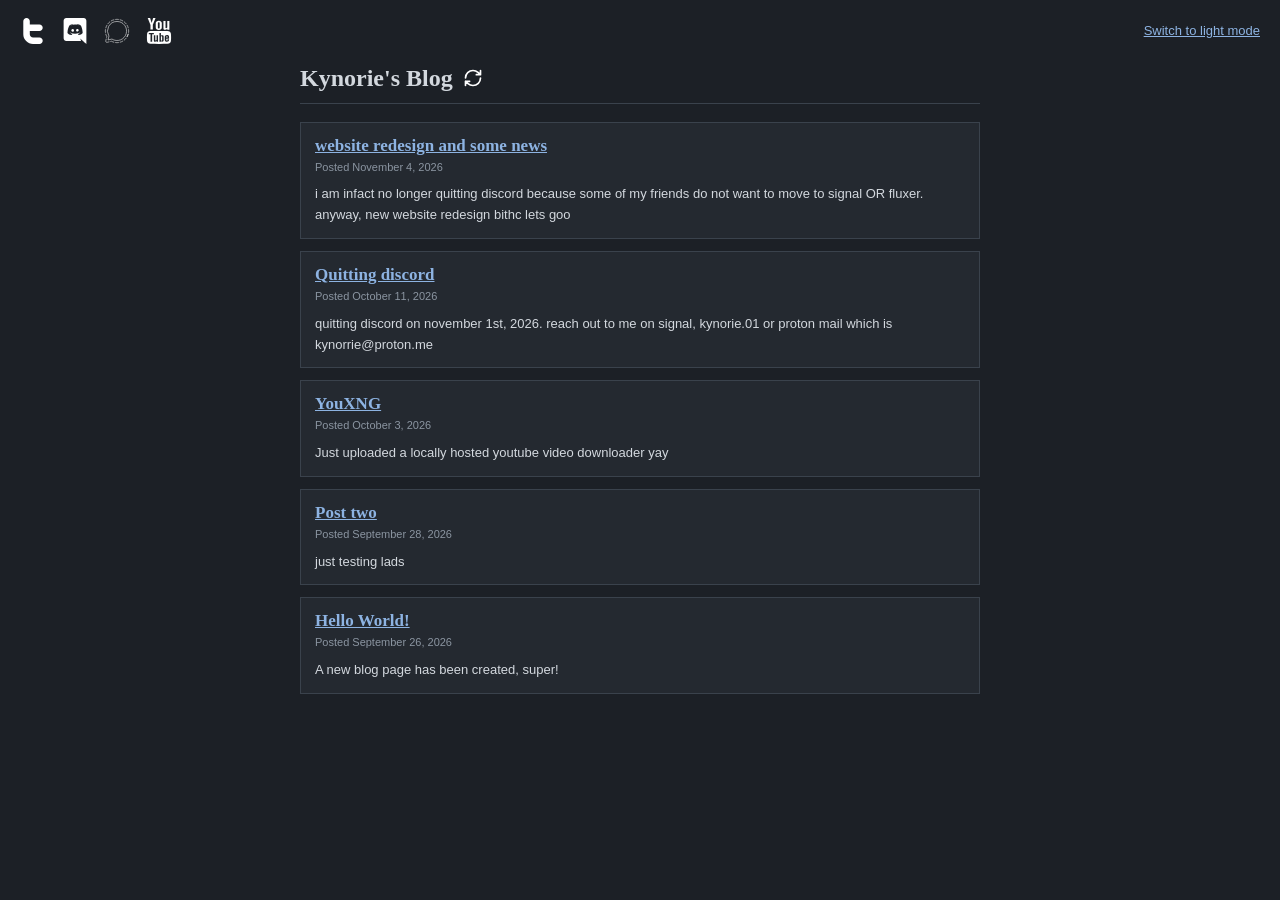
==== commit e5c3b144: "Ok i changed a few things" ====
--- a/blogs/index.html
+++ b/blogs/index.html
@@ -58,22 +58,6 @@
   .topbar svg { width: 26px; height: 26px; fill: currentColor; }
   .topbar svg.yt { stroke: currentColor; }
 
-  /* Discord: faint red tint + quit tooltip */
-  .topbar .tip { position: relative; display: block; line-height: 0; }
-  .topbar a.discord svg { fill: var(--icon); }
-  .topbar a.discord svg { fill: color-mix(in srgb, var(--icon) 88%, #ff0000 12%); }
-  .tip .tipbox {
-    display: none;
-    position: absolute; top: 100%; left: 0; margin-top: 8px;
-    background: var(--panel); border: 1px solid var(--border);
-    padding: 8px 10px; white-space: nowrap;
-    font: 12px/1.5 Verdana, Tahoma, Arial, sans-serif; color: var(--text);
-    z-index: 10;
-  }
-  .tip:hover .tipbox, .tip:focus-within .tipbox { display: block; }
-  .tipbox .quit { display: block; font-weight: bold; color: #3fa34d; }
-  .tipbox .quit.yes { color: #d64545; }
-
   /* Signal button */
   .topbar button.signal {
     background: none; border: 0; padding: 0; margin: 0; cursor: pointer;
@@ -81,6 +65,13 @@
   }
   .topbar button.signal svg { width: 26px; height: 26px; fill: none; }
   .topbar button.signal svg .cls-1 { stroke: currentColor; }
+
+  /* Theme toggle (top bar, far right) */
+  .topbar button.theme {
+    margin-left: auto;
+    background: none; border: 0; padding: 0;
+    font: inherit; color: var(--link); text-decoration: underline; cursor: pointer;
+  }
 
   /* Copy popup (intentionally rounded) */
   #toast {
@@ -102,7 +93,15 @@
   header.site { border-bottom: 1px solid var(--border); padding: 12px 0 10px; margin-bottom: 18px; }
   header.site h1 { margin: 0; font: bold 24px/1.2 Georgia, "Times New Roman", serif; }
   header.site h1 a, header.site h1 a:visited { color: var(--text); text-decoration: none; }
-  header.site p { margin: 4px 0 0; color: var(--muted); }
+
+  .titlerow { display: flex; align-items: center; gap: 10px; }
+  button.refresh {
+    background: none; border: 0; padding: 0; margin: 0; cursor: pointer;
+    line-height: 0; color: var(--icon);
+  }
+  button.refresh svg { width: 20px; height: 20px; display: block; }
+  button.refresh svg path { stroke: currentColor; }
+  button.refresh:disabled { opacity: 0.5; cursor: default; }
 
   nav.bar { margin-bottom: 18px; color: var(--muted); }
   nav.bar button {
@@ -120,12 +119,6 @@
   .single .content p { margin: 0 0 12px; }
 
   .empty { color: var(--muted); padding: 12px 0; }
-
-  footer.site { border-top: 1px solid var(--border); margin-top: 24px; padding-top: 10px; color: var(--muted); font-size: 11px; }
-  footer.site button {
-    background: none; border: 0; padding: 0; font: inherit;
-    color: var(--link); text-decoration: underline; cursor: pointer;
-  }
 </style>
 </head>
 <body>
@@ -137,17 +130,11 @@
     </svg>
   </a>
 
-  <span class="tip">
-    <a class="discord" href="https://discord.gg/JQNga3vrwn" target="_blank" rel="noopener" aria-label="Discord">
-      <svg viewBox="-1.5 0 24 24" xmlns="http://www.w3.org/2000/svg" aria-hidden="true">
-        <path d="m13.93 11.4c-.054.633-.582 1.127-1.224 1.127-.678 0-1.229-.55-1.229-1.229s.55-1.229 1.228-1.229c.683.029 1.225.59 1.225 1.277 0 .019 0 .037-.001.056v-.003zm-5.604-1.33c-.688.061-1.223.634-1.223 1.332s.535 1.271 1.218 1.332h.005c.683-.029 1.225-.59 1.225-1.277 0-.019 0-.037-.001-.056v.003c.001-.02.002-.043.002-.067 0-.685-.541-1.243-1.219-1.269h-.002zm12.674-7.598v21.528c-3.023-2.672-2.057-1.787-5.568-5.052l.636 2.22h-13.609c-1.359-.004-2.46-1.106-2.46-2.466 0-.002 0-.004 0-.006v-16.224c0-.002 0-.004 0-.006 0-1.36 1.101-2.462 2.459-2.466h16.081c1.359.004 2.46 1.106 2.46 2.466v.006zm-3.42 11.376c-.042-2.559-.676-4.96-1.77-7.086l.042.09c-.924-.731-2.088-1.195-3.358-1.259l-.014-.001-.168.192c1.15.312 2.15.837 3.002 1.535l-.014-.011c-1.399-.769-3.066-1.222-4.839-1.222-1.493 0-2.911.321-4.189.898l.064-.026c-.444.204-.708.35-.708.35.884-.722 1.942-1.266 3.1-1.56l.056-.012-.12-.144c-1.284.065-2.448.529-3.384 1.269l.012-.009c-1.052 2.036-1.686 4.437-1.728 6.982v.014c.799 1.111 2.088 1.826 3.543 1.826.041 0 .082-.001.123-.002h-.006s.444-.54.804-.996c-.866-.223-1.592-.727-2.093-1.406l-.007-.01c.176.124.468.284.49.3 1.209.672 2.652 1.067 4.188 1.067 1.191 0 2.326-.238 3.36-.668l-.058.021c.528-.202.982-.44 1.404-.723l-.025.016c-.526.703-1.277 1.212-2.144 1.423l-.026.005c.36.456.792.972.792.972.033.001.072.001.111.001 1.461 0 2.755-.714 3.552-1.813l.009-.013z"/>
-      </svg>
-    </a>
-    <span class="tipbox" role="tooltip">
-      Quitting Discord on November 1st, 2026.
-      <span class="quit" id="quit-status">Quit: No</span>
-    </span>
-  </span>
+  <a href="https://discord.gg/JQNga3vrwn" target="_blank" rel="noopener" aria-label="Discord">
+    <svg viewBox="-1.5 0 24 24" xmlns="http://www.w3.org/2000/svg" aria-hidden="true">
+      <path d="m13.93 11.4c-.054.633-.582 1.127-1.224 1.127-.678 0-1.229-.55-1.229-1.229s.55-1.229 1.228-1.229c.683.029 1.225.59 1.225 1.277 0 .019 0 .037-.001.056v-.003zm-5.604-1.33c-.688.061-1.223.634-1.223 1.332s.535 1.271 1.218 1.332h.005c.683-.029 1.225-.59 1.225-1.277 0-.019 0-.037-.001-.056v.003c.001-.02.002-.043.002-.067 0-.685-.541-1.243-1.219-1.269h-.002zm12.674-7.598v21.528c-3.023-2.672-2.057-1.787-5.568-5.052l.636 2.22h-13.609c-1.359-.004-2.46-1.106-2.46-2.466 0-.002 0-.004 0-.006v-16.224c0-.002 0-.004 0-.006 0-1.36 1.101-2.462 2.459-2.466h16.081c1.359.004 2.46 1.106 2.46 2.466v.006zm-3.42 11.376c-.042-2.559-.676-4.96-1.77-7.086l.042.09c-.924-.731-2.088-1.195-3.358-1.259l-.014-.001-.168.192c1.15.312 2.15.837 3.002 1.535l-.014-.011c-1.399-.769-3.066-1.222-4.839-1.222-1.493 0-2.911.321-4.189.898l.064-.026c-.444.204-.708.35-.708.35.884-.722 1.942-1.266 3.1-1.56l.056-.012-.12-.144c-1.284.065-2.448.529-3.384 1.269l.012-.009c-1.052 2.036-1.686 4.437-1.728 6.982v.014c.799 1.111 2.088 1.826 3.543 1.826.041 0 .082-.001.123-.002h-.006s.444-.54.804-.996c-.866-.223-1.592-.727-2.093-1.406l-.007-.01c.176.124.468.284.49.3 1.209.672 2.652 1.067 4.188 1.067 1.191 0 2.326-.238 3.36-.668l-.058.021c.528-.202.982-.44 1.404-.723l-.025.016c-.526.703-1.277 1.212-2.144 1.423l-.026.005c.36.456.792.972.792.972.033.001.072.001.111.001 1.461 0 2.755-.714 3.552-1.813l.009-.013z"/>
+    </svg>
+  </a>
 
   <button type="button" class="signal" id="signal-btn" aria-label="Copy Signal username">
     <svg viewBox="0 0 48 48" xmlns="http://www.w3.org/2000/svg" aria-hidden="true">
@@ -165,21 +152,25 @@
       <path d="M34.354,0.5h45.959l29.604,91.096h2.863L141.013,0.5h46.353l-53.107,133.338v94.589H88.641V138.08 L34.354,0.5z M192.193,98.657c0-13.374,5.495-24.003,16.493-31.938c10.984-7.934,25.749-11.901,44.3-11.901 c16.893,0,30.728,4.192,41.506,12.55c10.805,8.358,16.193,19.112,16.193,32.287v89.2c0,14.771-5.301,26.373-15.868,34.782 c-10.579,8.408-25.151,12.625-43.684,12.625c-17.859,0-32.143-4.342-42.866-13.024c-10.709-8.683-16.074-20.36-16.074-35.057 V98.657z M234.205,191.424c0,4.766,1.44,8.409,4.354,11.029c2.907,2.595,7.055,3.867,12.451,3.867c5.532,0,9.93-1.297,13.18-3.942 c3.256-2.669,4.891-6.313,4.891-10.954V97.359c0-3.768-1.672-6.812-4.99-9.132c-3.318-2.321-7.679-3.494-13.081-3.494 c-4.972,0-9.027,1.173-12.133,3.494c-3.119,2.32-4.672,5.364-4.672,9.132V191.424z M459.992,57.588v172.711h-40.883v-19.063 c-7.547,7.037-15.381,12.375-23.541,16.069c-8.146,3.643-16.068,5.489-23.729,5.489c-9.455,0-16.592-2.57-21.383-7.71 c-4.791-5.141-7.186-12.85-7.186-23.13V57.588h40.895v132.39c0,4.117,0.861,7.061,2.57,8.907c1.723,1.822,4.492,2.745,8.322,2.745 c3.018,0,6.824-1.223,11.4-3.643c4.604-2.42,8.82-5.514,12.65-9.282V57.588H459.992z M421.68,363.262 c-2.008-2.221-5.203-3.368-9.594-3.368c-4.59,0-7.883,1.147-9.879,3.368c-1.996,2.245-2.994,5.963-2.994,11.153v10.754h25.473 v-10.754C424.686,369.225,423.688,365.507,421.68,363.262z M300.855,444.228c2.195,0.898,4.516,1.322,6.961,1.322 c3.543,0,6.113-0.849,7.785-2.595c1.67-1.722,2.494-4.591,2.494-8.533v-62.178c0-4.191-1.023-7.36-3.068-9.531 c-2.059-2.171-5.064-3.244-8.957-3.244c-2.059,0-4.092,0.399-6.102,1.198c-2.008,0.823-3.991,2.096-5.95,3.792v75.402 C296.364,441.907,298.646,443.354,300.855,444.228z M490.496,312.587c0-29.941-30.754-54.219-68.654-54.219 c-54.068-1.822-109.396-2.62-165.842-2.521c-56.427-0.1-111.756,0.698-165.843,2.521c-37.881,0-68.633,24.277-68.633,54.219 c-2.277,23.678-3.263,47.381-3.175,71.085c-0.087,23.703,0.898,47.406,3.175,71.11c0,29.916,30.752,54.192,68.633,54.192 c54.087,1.797,109.416,2.596,165.843,2.521c56.446,0.075,111.774-0.724,165.842-2.521c37.9,0,68.654-24.276,68.654-54.192 c2.27-23.704,3.254-47.407,3.154-71.11C493.75,359.968,492.766,336.265,490.496,312.587z M121.251,463.465v1.797H88.778v-1.797 V321.644H55.182v-1.771v-22.605v-1.771h99.672v1.771v22.605v1.771h-33.603V463.465z M236.768,341.33v122.135v1.797h-28.831 v-1.797v-11.901c-5.327,5.064-10.848,8.882-16.592,11.527c-5.757,2.619-11.334,3.942-16.748,3.942c-6.662,0-11.684-1.847-15.065-5.515 c-3.387-3.692-5.078-9.231-5.078-16.617v-1.797V341.33v-1.772h28.844v1.772v93.216c0,2.92,0.599,5.065,1.802,6.363 c1.217,1.322,3.175,1.971,5.876,1.971c2.127,0,4.803-0.873,8.047-2.595c3.231-1.747,6.2-3.967,8.914-6.662V341.33v-1.772h28.831 V341.33z M347.775,370.847v66.943v1.797c0,8.808-2.258,15.544-6.773,20.235c-4.518,4.641-11.055,6.986-19.588,6.986 c-5.639,0-10.652-0.898-15.07-2.695c-4.428-1.821-8.532-4.616-12.325-8.384v7.735v1.797h-29.105v-1.797V297.267v-1.771h29.105 v1.771v52.297c3.893-3.793,8.009-6.662,12.376-8.608c4.379-1.971,8.809-2.969,13.273-2.969c9.107,0,16.094,2.645,20.896,7.935 c4.803,5.289,7.211,12.999,7.211,23.13V370.847z M454.365,374.64v29.767v1.797h-55.152v21.581c0,6.513,0.947,11.029,2.844,13.549 c1.908,2.521,5.152,3.793,9.742,3.793c4.779,0,8.135-1.073,10.043-3.219c1.896-2.121,2.844-6.837,2.844-14.123v-6.811v-1.796h29.68 v1.796v7.51v1.796c0,12.7-3.605,22.257-10.84,28.694c-7.225,6.438-18.016,9.631-32.375,9.631c-12.912,0-23.066-3.418-30.49-10.229 c-7.41-6.812-11.127-16.193-11.127-28.096v-1.796V374.64v-1.771c0-10.754,4.078-19.512,12.213-26.299 c8.146-6.762,18.689-10.155,31.588-10.155c13.199,0,23.328,3.144,30.416,9.406c7.061,6.264,10.615,15.296,10.615,27.048V374.64z"/>
     </svg>
   </a>
+
+  <button type="button" class="theme" id="theme-toggle"></button>
 </div>
 
 <div class="wrap">
   <header class="site">
-    <h1><a href="#" id="home-link">Kynorie's Blog</a></h1>
-    <p>Notes, updates and whatever else I feel like writing.</p>
+    <div class="titlerow">
+      <h1><a href="#" id="home-link">Kynorie's Blog</a></h1>
+      <button type="button" class="refresh" id="refresh-btn" aria-label="Refresh posts" title="Refresh posts">
+        <svg viewBox="0 0 24 24" fill="none" xmlns="http://www.w3.org/2000/svg" aria-hidden="true">
+          <path d="M21 12C21 16.9706 16.9706 21 12 21C9.69494 21 7.59227 20.1334 6 18.7083L3 16M3 12C3 7.02944 7.02944 3 12 3C14.3051 3 16.4077 3.86656 18 5.29168L21 8M3 21V16M3 16H8M21 3V8M21 8H16" stroke-width="2" stroke-linecap="round" stroke-linejoin="round"></path>
+        </svg>
+      </button>
+    </div>
   </header>
 
   <nav class="bar" id="bar"></nav>
 
   <main id="app"></main>
-
-  <footer class="site">
-    Theme: <button type="button" id="theme-toggle"></button>
-  </footer>
 </div>
 
 <div id="toast" role="status" aria-live="polite">Copied Signal Username to Clipboard</div>
@@ -205,13 +196,6 @@
     paintToggle();
   });
   paintToggle();
-
-  // Discord quit status (flips at local midnight on Nov 1, 2026)
-  var quitEl = document.getElementById("quit-status");
-  if (new Date() >= new Date(2026, 10, 1)) {
-    quitEl.textContent = "Quit: Yes";
-    quitEl.className = "quit yes";
-  }
 
   // Signal copy + toast
   var toast = document.getElementById("toast");
@@ -338,33 +322,42 @@
     app.appendChild(box);
   }
 
-  function route() {
+  function route(keepScroll) {
     var h = location.hash.replace(/^#/, "");
     if (/^\d+$/.test(h)) renderPost(parseInt(h, 10));
     else renderList();
-    window.scrollTo(0, 0);
-  }
-
-  window.addEventListener("hashchange", route);
-
-  fetch("/blogs/posts.json", { cache: "no-cache" })
-    .then(function (r) {
-      if (!r.ok) throw new Error("HTTP " + r.status);
-      return r.json();
-    })
-    .then(function (data) {
-      POSTS = data.map(function (p) {
-        p.id = Number(p.id);
-        p.paras = paragraphs(p.body);
-        return p;
-      });
-      route();
-    })
-    .catch(function (err) {
-      app.textContent = "";
-      app.appendChild(el("p", "empty",
-        "Could not load posts.json (" + err.message + "). If it was edited recently, check it for a missing comma or quote."));
-    });
+    if (!keepScroll) window.scrollTo(0, 0);
+  }
+
+  window.addEventListener("hashchange", function () { route(false); });
+
+  var refreshBtn = document.getElementById("refresh-btn");
+
+  function loadPosts(isRefresh) {
+    refreshBtn.disabled = true;
+    return fetch("/blogs/posts.json?t=" + Date.now(), { cache: "no-store" })
+      .then(function (r) {
+        if (!r.ok) throw new Error("HTTP " + r.status);
+        return r.json();
+      })
+      .then(function (data) {
+        POSTS = data.map(function (p) {
+          p.id = Number(p.id);
+          p.paras = paragraphs(p.body);
+          return p;
+        });
+        route(isRefresh);
+      })
+      .catch(function (err) {
+        app.textContent = "";
+        app.appendChild(el("p", "empty",
+          "Could not load posts.json (" + err.message + "). If it was edited recently, check it for a missing comma or quote."));
+      })
+      .then(function () { refreshBtn.disabled = false; });
+  }
+
+  refreshBtn.addEventListener("click", function () { loadPosts(true); });
+  loadPosts(false);
 })();
 </script>
 </body>
